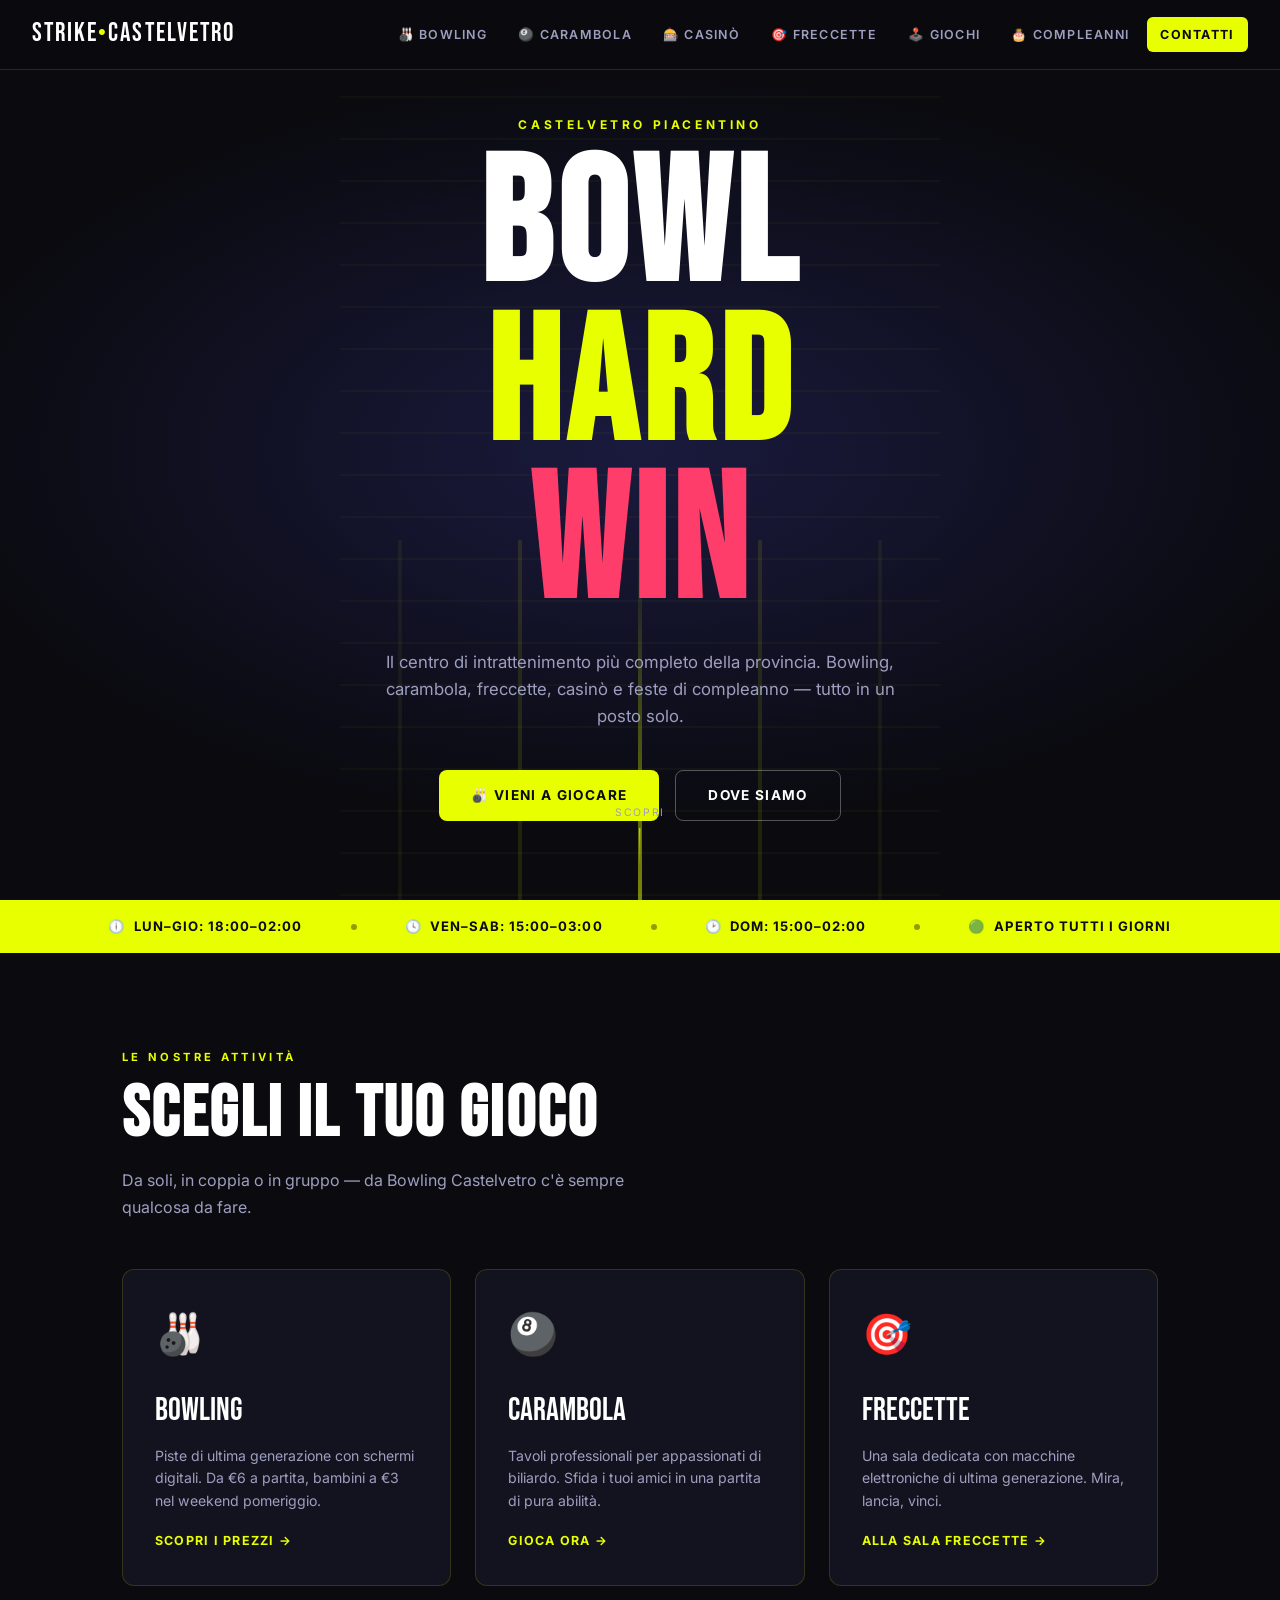
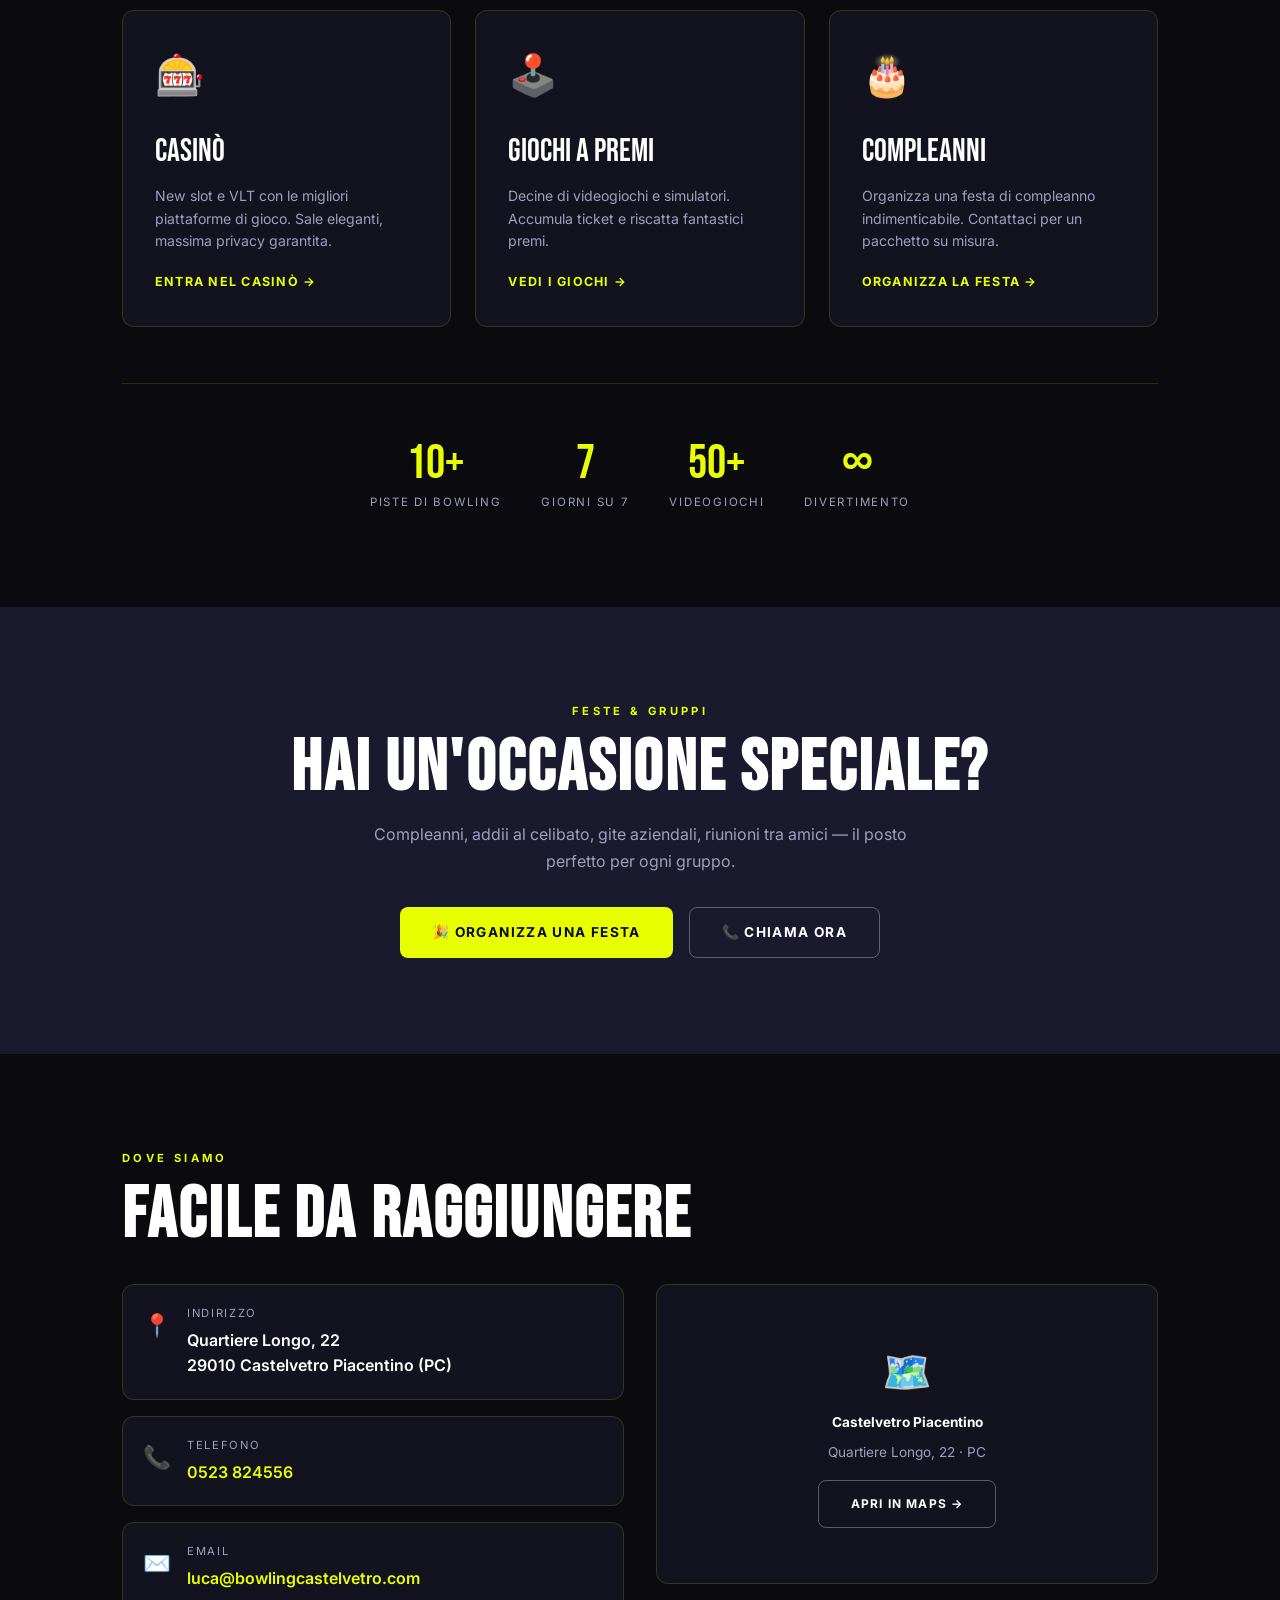
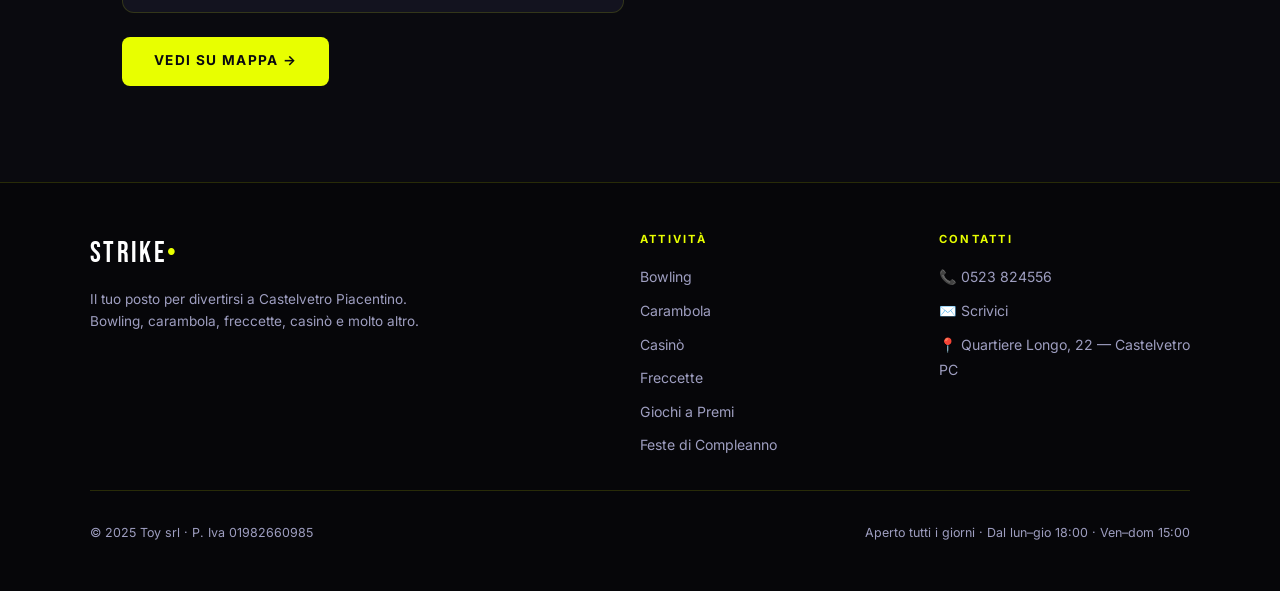
==== index.html @ 3b6c6ef2 "Upload dei file statici del sito Caricati i file direttamente da Claude/Perplexity" ====
<!DOCTYPE html>
<html lang="it">
<head>
  <meta charset="UTF-8" />
  <meta name="viewport" content="width=device-width, initial-scale=1.0" />
  <meta name="description" content="Bowling Castelvetro Piacentino — bowling, carambola, freccette, casinò, feste di compleanno. Il divertimento è qui." />
  <title>Strike Castelvetro — Bowling & Entertainment</title>
  
<style>
/* =============================================
   BOWLING CASTELVETRO — Main Stylesheet
   Palette:
   - #0A0A0F  near-black bg
   - #1A1A2E  section bg
   - #E8FF00  neon yellow (signature accent)
   - #FF3D6B  hot pink (secondary accent)
   - #FFFFFF  white text
   - #9E9EC0  muted text
   Font: Bebas Neue (display) + Inter (body)
============================================= */

@import url('https://fonts.googleapis.com/css2?family=Bebas+Neue&family=Inter:wght@300;400;600;700&family=Black+Han+Sans&display=swap');

:root {
  --bg: #0A0A0F;
  --bg-card: #13131F;
  --bg-section: #1A1A2E;
  --accent: #E8FF00;
  --pink: #FF3D6B;
  --white: #FFFFFF;
  --muted: #9E9EC0;
  --border: rgba(232, 255, 0, 0.15);
  --radius: 12px;
  --font-display: 'Bebas Neue', sans-serif;
  --font-body: 'Inter', sans-serif;
}

*, *::before, *::after {
  box-sizing: border-box;
  margin: 0;
  padding: 0;
}

html {
  scroll-behavior: smooth;
}

body {
  background-color: var(--bg);
  color: var(--white);
  font-family: var(--font-body);
  font-size: 16px;
  line-height: 1.6;
  overflow-x: hidden;
}

/* ── SCROLLBAR ─────────────────────────── */
::-webkit-scrollbar { width: 6px; }
::-webkit-scrollbar-track { background: var(--bg); }
::-webkit-scrollbar-thumb { background: var(--accent); border-radius: 3px; }

/* ── TYPOGRAPHY ─────────────────────────── */
h1, h2, h3, h4 {
  font-family: var(--font-display);
  letter-spacing: 0.03em;
  line-height: 1;
}

a {
  color: var(--accent);
  text-decoration: none;
  transition: color 0.2s;
}
a:hover { color: var(--white); }

/* ── NAVBAR ─────────────────────────────── */
.navbar {
  position: fixed;
  top: 0;
  left: 0;
  right: 0;
  z-index: 1000;
  display: flex;
  align-items: center;
  justify-content: space-between;
  padding: 0 2rem;
  height: 70px;
  background: rgba(10, 10, 15, 0.92);
  backdrop-filter: blur(12px);
  border-bottom: 1px solid var(--border);
  transition: background 0.3s;
}

.nav-logo {
  font-family: var(--font-display);
  font-size: 1.6rem;
  color: var(--white);
  letter-spacing: 0.08em;
}
.nav-logo span { color: var(--accent); }

.nav-links {
  display: flex;
  list-style: none;
  gap: 0.25rem;
}

.nav-links a {
  display: block;
  padding: 0.45rem 0.85rem;
  font-size: 0.78rem;
  font-weight: 600;
  letter-spacing: 0.1em;
  text-transform: uppercase;
  color: var(--muted);
  border-radius: 6px;
  transition: all 0.2s;
}
.nav-links a:hover,
.nav-links a.active {
  color: var(--accent);
  background: rgba(232, 255, 0, 0.08);
}

.nav-cta {
  background: var(--accent) !important;
  color: var(--bg) !important;
  font-weight: 700 !important;
  border-radius: 6px;
}
.nav-cta:hover {
  background: var(--white) !important;
  color: var(--bg) !important;
}

/* Hamburger */
.nav-burger {
  display: none;
  flex-direction: column;
  gap: 5px;
  cursor: pointer;
  padding: 4px;
}
.nav-burger span {
  width: 24px;
  height: 2px;
  background: var(--white);
  border-radius: 2px;
  transition: all 0.3s;
}

/* ── HERO ────────────────────────────────── */
.hero {
  min-height: 100vh;
  display: flex;
  flex-direction: column;
  align-items: center;
  justify-content: center;
  text-align: center;
  position: relative;
  overflow: hidden;
  padding: 100px 2rem 4rem;
  background: radial-gradient(ellipse 80% 60% at 50% 50%, #1a1a3e 0%, var(--bg) 70%);
}

.hero-lane {
  position: absolute;
  inset: 0;
  overflow: hidden;
  pointer-events: none;
}

/* Animated lane lines */
.hero-lane::before {
  content: '';
  position: absolute;
  bottom: -60%;
  left: 50%;
  transform: translateX(-50%);
  width: 600px;
  height: 200%;
  background: repeating-linear-gradient(
    to top,
    transparent 0px,
    transparent 40px,
    rgba(232, 255, 0, 0.03) 40px,
    rgba(232, 255, 0, 0.03) 42px
  );
  animation: laneScroll 8s linear infinite;
}

@keyframes laneScroll {
  from { transform: translateX(-50%) translateY(0); }
  to   { transform: translateX(-50%) translateY(80px); }
}

/* Perspective lane streaks */
.hero-lane::after {
  content: '';
  position: absolute;
  bottom: 0;
  left: 50%;
  transform: translateX(-50%);
  width: 4px;
  height: 40%;
  background: linear-gradient(to bottom, transparent, rgba(232,255,0,0.5));
  box-shadow:
    -120px 0 0 rgba(232,255,0,0.1),
    120px 0 0 rgba(232,255,0,0.1),
    -240px 0 0 rgba(232,255,0,0.05),
    240px 0 0 rgba(232,255,0,0.05);
}

.hero-eyebrow {
  font-size: 0.75rem;
  font-weight: 700;
  letter-spacing: 0.3em;
  text-transform: uppercase;
  color: var(--accent);
  margin-bottom: 1rem;
  opacity: 0;
  animation: fadeUp 0.6s 0.2s forwards;
}

.hero-title {
  font-family: var(--font-display);
  font-size: clamp(4rem, 14vw, 11rem);
  line-height: 0.9;
  margin-bottom: 1.5rem;
  opacity: 0;
  animation: fadeUp 0.7s 0.4s forwards;
}
.hero-title .accent { color: var(--accent); }
.hero-title .pink { color: var(--pink); }

.hero-sub {
  font-size: 1.05rem;
  color: var(--muted);
  max-width: 520px;
  margin: 0 auto 2.5rem;
  opacity: 0;
  animation: fadeUp 0.7s 0.6s forwards;
}

.hero-actions {
  display: flex;
  gap: 1rem;
  justify-content: center;
  flex-wrap: wrap;
  opacity: 0;
  animation: fadeUp 0.7s 0.8s forwards;
}

.hero-scroll {
  position: absolute;
  bottom: 2rem;
  left: 50%;
  transform: translateX(-50%);
  display: flex;
  flex-direction: column;
  align-items: center;
  gap: 0.4rem;
  opacity: 0;
  animation: fadeIn 1s 1.2s forwards;
}
.hero-scroll span {
  font-size: 0.65rem;
  letter-spacing: 0.15em;
  text-transform: uppercase;
  color: var(--muted);
}
.hero-scroll-line {
  width: 1px;
  height: 40px;
  background: linear-gradient(to bottom, var(--accent), transparent);
  animation: scrollBounce 2s ease-in-out infinite;
}
@keyframes scrollBounce {
  0%, 100% { transform: scaleY(1); opacity: 1; }
  50% { transform: scaleY(0.7); opacity: 0.5; }
}

/* ── BUTTONS ─────────────────────────────── */
.btn {
  display: inline-flex;
  align-items: center;
  gap: 0.5rem;
  padding: 0.85rem 2rem;
  font-family: var(--font-body);
  font-size: 0.85rem;
  font-weight: 700;
  letter-spacing: 0.1em;
  text-transform: uppercase;
  border: none;
  border-radius: 8px;
  cursor: pointer;
  transition: all 0.2s;
  text-decoration: none;
}

.btn-primary {
  background: var(--accent);
  color: var(--bg);
}
.btn-primary:hover {
  background: var(--white);
  color: var(--bg);
  transform: translateY(-2px);
  box-shadow: 0 8px 30px rgba(232,255,0,0.3);
}

.btn-outline {
  background: transparent;
  color: var(--white);
  border: 1.5px solid rgba(255,255,255,0.3);
}
.btn-outline:hover {
  border-color: var(--accent);
  color: var(--accent);
  transform: translateY(-2px);
}

/* ── SECTION STRUCTURE ────────────────────── */
.section {
  padding: 6rem 2rem;
  max-width: 1100px;
  margin: 0 auto;
}

.section-full {
  padding: 6rem 2rem;
  background: var(--bg-section);
}
.section-full .section-inner {
  max-width: 1100px;
  margin: 0 auto;
}

.section-label {
  font-size: 0.7rem;
  font-weight: 700;
  letter-spacing: 0.3em;
  text-transform: uppercase;
  color: var(--accent);
  margin-bottom: 0.75rem;
}

.section-title {
  font-size: clamp(2.5rem, 6vw, 4.5rem);
  margin-bottom: 1rem;
}

.section-desc {
  color: var(--muted);
  font-size: 1rem;
  max-width: 560px;
  margin-bottom: 3rem;
  line-height: 1.7;
}

/* ── ORARI BANNER ────────────────────────── */
.orari-band {
  background: var(--accent);
  padding: 1rem 2rem;
  display: flex;
  align-items: center;
  justify-content: center;
  gap: 3rem;
  flex-wrap: wrap;
  overflow: hidden;
}
.orari-band-item {
  display: flex;
  align-items: center;
  gap: 0.5rem;
  font-size: 0.82rem;
  font-weight: 700;
  letter-spacing: 0.08em;
  text-transform: uppercase;
  color: var(--bg);
}
.orari-band-dot {
  width: 6px;
  height: 6px;
  border-radius: 50%;
  background: var(--bg);
  opacity: 0.4;
}

/* ── ATTIVITÀ GRID ─────────────────────── */
.activities-grid {
  display: grid;
  grid-template-columns: repeat(auto-fill, minmax(280px, 1fr));
  gap: 1.5rem;
}

.activity-card {
  position: relative;
  background: var(--bg-card);
  border: 1px solid var(--border);
  border-radius: var(--radius);
  padding: 2rem;
  overflow: hidden;
  transition: all 0.3s;
  text-decoration: none;
  display: block;
  color: var(--white);
}
.activity-card::before {
  content: '';
  position: absolute;
  top: 0;
  left: 0;
  right: 0;
  height: 2px;
  background: var(--accent);
  transform: scaleX(0);
  transform-origin: left;
  transition: transform 0.4s;
}
.activity-card:hover {
  border-color: rgba(232,255,0,0.35);
  transform: translateY(-4px);
  box-shadow: 0 20px 50px rgba(0,0,0,0.5);
}
.activity-card:hover::before {
  transform: scaleX(1);
}

.activity-icon {
  font-size: 2.5rem;
  margin-bottom: 1.2rem;
  display: block;
}
.activity-name {
  font-family: var(--font-display);
  font-size: 2rem;
  margin-bottom: 0.5rem;
}
.activity-desc {
  font-size: 0.88rem;
  color: var(--muted);
  line-height: 1.6;
}
.activity-arrow {
  display: inline-flex;
  align-items: center;
  gap: 0.4rem;
  margin-top: 1.2rem;
  font-size: 0.78rem;
  font-weight: 700;
  letter-spacing: 0.1em;
  text-transform: uppercase;
  color: var(--accent);
}

/* ── IMAGE PLACEHOLDER ────────────────────── */
.img-placeholder {
  width: 100%;
  border-radius: var(--radius);
  overflow: hidden;
  position: relative;
  display: flex;
  align-items: center;
  justify-content: center;
  flex-direction: column;
  gap: 0.75rem;
  aspect-ratio: 16 / 9;
  border: 1px dashed rgba(232,255,0,0.25);
}
.img-placeholder-sm { aspect-ratio: 4 / 3; }
.img-placeholder-sq { aspect-ratio: 1 / 1; }

.img-placeholder-bowling   { background: linear-gradient(135deg, #1a1a3e 0%, #0d1a0d 100%); }
.img-placeholder-casino    { background: linear-gradient(135deg, #1a0d0d 0%, #2a0a1a 100%); }
.img-placeholder-freccette { background: linear-gradient(135deg, #0a1a1a 0%, #0d0d2a 100%); }
.img-placeholder-compleanno{ background: linear-gradient(135deg, #1a150a 0%, #0d1a0d 100%); }
.img-placeholder-carambola { background: linear-gradient(135deg, #0a1a15 0%, #1a2a0a 100%); }
.img-placeholder-giochi    { background: linear-gradient(135deg, #1a0a1a 0%, #0a0a2a 100%); }
.img-placeholder-generic   { background: linear-gradient(135deg, #13131f 0%, #1a1a2e 100%); }

.img-placeholder-icon {
  font-size: 2.5rem;
  opacity: 0.5;
}
.img-placeholder-caption {
  font-size: 0.75rem;
  font-weight: 600;
  letter-spacing: 0.15em;
  text-transform: uppercase;
  color: var(--muted);
  opacity: 0.7;
}

/* ── ORARI TABLE ─────────────────────────── */
.orari-table {
  width: 100%;
  border-collapse: collapse;
  font-size: 0.95rem;
}
.orari-table td {
  padding: 0.75rem 0;
  border-bottom: 1px solid var(--border);
}
.orari-table td:first-child {
  color: var(--muted);
  width: 55%;
}
.orari-table td:last-child {
  font-weight: 700;
  color: var(--accent);
  text-align: right;
}
.orari-table tr:last-child td { border-bottom: none; }

/* ── PREZZI TABLE ─────────────────────────── */
.prezzi-grid {
  display: grid;
  gap: 1rem;
}
.prezzo-card {
  background: var(--bg-card);
  border: 1px solid var(--border);
  border-radius: var(--radius);
  padding: 1.5rem;
  display: flex;
  justify-content: space-between;
  align-items: center;
  gap: 1rem;
}
.prezzo-card-label {
  font-size: 0.85rem;
  color: var(--muted);
}
.prezzo-card-name {
  font-family: var(--font-display);
  font-size: 1.4rem;
  margin-bottom: 0.2rem;
}
.prezzo-card-value {
  font-family: var(--font-display);
  font-size: 2.2rem;
  color: var(--accent);
  white-space: nowrap;
}
.prezzo-badge {
  display: inline-block;
  padding: 0.25rem 0.6rem;
  background: rgba(255, 61, 107, 0.15);
  border: 1px solid rgba(255,61,107,0.3);
  border-radius: 4px;
  font-size: 0.7rem;
  font-weight: 700;
  letter-spacing: 0.1em;
  color: var(--pink);
  text-transform: uppercase;
  margin-top: 0.3rem;
}

/* ── HERO STAT BAR ──────────────────────── */
.stat-bar {
  display: flex;
  gap: 2.5rem;
  flex-wrap: wrap;
  margin-top: 3.5rem;
  padding-top: 3.5rem;
  border-top: 1px solid var(--border);
  justify-content: center;
}
.stat-item {
  text-align: center;
}
.stat-value {
  font-family: var(--font-display);
  font-size: 3rem;
  color: var(--accent);
  line-height: 1;
}
.stat-label {
  font-size: 0.72rem;
  letter-spacing: 0.15em;
  text-transform: uppercase;
  color: var(--muted);
  margin-top: 0.3rem;
}

/* ── CONTACT SECTION ────────────────────── */
.contact-grid {
  display: grid;
  grid-template-columns: 1fr 1fr;
  gap: 2rem;
  align-items: start;
}
.contact-info-item {
  display: flex;
  align-items: flex-start;
  gap: 1rem;
  padding: 1.25rem;
  background: var(--bg-card);
  border-radius: var(--radius);
  border: 1px solid var(--border);
  margin-bottom: 1rem;
}
.contact-info-icon {
  font-size: 1.4rem;
  margin-top: 0.1rem;
}
.contact-info-label {
  font-size: 0.7rem;
  letter-spacing: 0.15em;
  text-transform: uppercase;
  color: var(--muted);
  margin-bottom: 0.3rem;
}
.contact-info-val {
  font-weight: 600;
  font-size: 1rem;
}
.contact-map-placeholder {
  border-radius: var(--radius);
  overflow: hidden;
  border: 1px solid var(--border);
  height: 300px;
  display: flex;
  align-items: center;
  justify-content: center;
  background: var(--bg-card);
  color: var(--muted);
  font-size: 0.85rem;
  text-align: center;
  gap: 0.5rem;
  flex-direction: column;
}

/* ── PAGE HERO (inner pages) ────────────── */
.page-hero {
  padding: 140px 2rem 5rem;
  text-align: center;
  position: relative;
  overflow: hidden;
  background: radial-gradient(ellipse 60% 80% at 50% 100%, rgba(232,255,0,0.06) 0%, transparent 70%);
}
.page-hero-label {
  font-size: 0.72rem;
  font-weight: 700;
  letter-spacing: 0.35em;
  text-transform: uppercase;
  color: var(--accent);
  margin-bottom: 0.8rem;
}
.page-hero-title {
  font-size: clamp(3rem, 10vw, 7rem);
  margin-bottom: 1rem;
}
.page-hero-sub {
  font-size: 1rem;
  color: var(--muted);
  max-width: 480px;
  margin: 0 auto;
  line-height: 1.7;
}

/* ── BREADCRUMB ─────────────────────────── */
.breadcrumb {
  display: flex;
  align-items: center;
  gap: 0.4rem;
  font-size: 0.75rem;
  color: var(--muted);
  max-width: 1100px;
  margin: 0 auto;
  padding: 1.5rem 2rem 0;
}
.breadcrumb a { color: var(--muted); }
.breadcrumb a:hover { color: var(--accent); }
.breadcrumb-sep { opacity: 0.4; }

/* ── FOOTER ──────────────────────────────── */
.footer {
  background: #060609;
  border-top: 1px solid var(--border);
  padding: 3rem 2rem;
}
.footer-inner {
  max-width: 1100px;
  margin: 0 auto;
  display: grid;
  grid-template-columns: 2fr 1fr 1fr;
  gap: 3rem;
}
.footer-brand {
  font-family: var(--font-display);
  font-size: 1.8rem;
  letter-spacing: 0.08em;
  margin-bottom: 0.8rem;
}
.footer-brand span { color: var(--accent); }
.footer-tagline { font-size: 0.85rem; color: var(--muted); }

.footer-col-title {
  font-size: 0.7rem;
  font-weight: 700;
  letter-spacing: 0.2em;
  text-transform: uppercase;
  color: var(--accent);
  margin-bottom: 1rem;
}
.footer-links {
  list-style: none;
  display: flex;
  flex-direction: column;
  gap: 0.5rem;
}
.footer-links a {
  font-size: 0.88rem;
  color: var(--muted);
  transition: color 0.2s;
}
.footer-links a:hover { color: var(--white); }

.footer-bottom {
  max-width: 1100px;
  margin: 2rem auto 0;
  padding-top: 2rem;
  border-top: 1px solid var(--border);
  display: flex;
  justify-content: space-between;
  align-items: center;
  font-size: 0.78rem;
  color: var(--muted);
  gap: 1rem;
  flex-wrap: wrap;
}

/* ── SCROLL REVEAL ──────────────────────── */
.reveal {
  opacity: 0;
  transform: translateY(24px);
  transition: opacity 0.6s ease, transform 0.6s ease;
}
.reveal.visible {
  opacity: 1;
  transform: none;
}

/* ── ANIMATIONS ─────────────────────────── */
@keyframes fadeUp {
  from { opacity: 0; transform: translateY(20px); }
  to   { opacity: 1; transform: translateY(0); }
}
@keyframes fadeIn {
  from { opacity: 0; }
  to   { opacity: 1; }
}

/* ── GALLERY GRID ─────────────────────────── */
.gallery-grid {
  display: grid;
  grid-template-columns: repeat(3, 1fr);
  gap: 1rem;
}
.gallery-item {
  border-radius: var(--radius);
  overflow: hidden;
  position: relative;
}
.gallery-item:nth-child(4n) {
  grid-column: span 2;
}

/* ── RESPONSIVE ─────────────────────────── */
@media (max-width: 900px) {
  .contact-grid { grid-template-columns: 1fr; }
  .footer-inner { grid-template-columns: 1fr 1fr; }
  .gallery-grid { grid-template-columns: repeat(2, 1fr); }
  .gallery-item:nth-child(4n) { grid-column: span 1; }
}

@media (max-width: 700px) {
  .nav-links { display: none; }
  .nav-burger { display: flex; }
  .nav-links.open {
    display: flex;
    flex-direction: column;
    position: fixed;
    inset: 70px 0 0 0;
    background: var(--bg);
    padding: 2rem;
    gap: 0.5rem;
  }
  .nav-links.open a { font-size: 1.1rem; padding: 0.75rem 1rem; }
  .footer-inner { grid-template-columns: 1fr; gap: 2rem; }
  .stat-bar { gap: 1.5rem; }
  .gallery-grid { grid-template-columns: 1fr; }
  .orari-band { gap: 1rem; }
}

/* ── COMPLEANNO PAGE ─────────────────────── */
.package-grid {
  display: grid;
  grid-template-columns: repeat(auto-fill, minmax(280px, 1fr));
  gap: 1.5rem;
}
.package-card {
  background: var(--bg-card);
  border: 1px solid var(--border);
  border-radius: var(--radius);
  padding: 2rem;
  position: relative;
  overflow: hidden;
}
.package-card.featured {
  border-color: var(--pink);
  background: linear-gradient(135deg, #1a0d18 0%, var(--bg-card) 100%);
}
.package-card.featured::before {
  content: '⭐ CONSIGLIATO';
  position: absolute;
  top: 1rem;
  right: 1rem;
  font-size: 0.65rem;
  font-weight: 700;
  letter-spacing: 0.15em;
  color: var(--pink);
  background: rgba(255,61,107,0.15);
  border: 1px solid rgba(255,61,107,0.3);
  padding: 0.2rem 0.5rem;
  border-radius: 4px;
}
.package-icon { font-size: 2rem; margin-bottom: 1rem; }
.package-name {
  font-family: var(--font-display);
  font-size: 1.8rem;
  margin-bottom: 0.4rem;
}
.package-desc {
  font-size: 0.87rem;
  color: var(--muted);
  line-height: 1.6;
}
.package-includes {
  margin-top: 1.2rem;
  display: flex;
  flex-direction: column;
  gap: 0.4rem;
}
.package-includes li {
  list-style: none;
  font-size: 0.82rem;
  color: var(--muted);
  display: flex;
  gap: 0.5rem;
}
.package-includes li::before {
  content: '✓';
  color: var(--accent);
  font-weight: 700;
  flex-shrink: 0;
}

/* ── CASINO PAGE ───────────────────────── */
.warning-band {
  background: rgba(255,61,107,0.1);
  border: 1px solid rgba(255,61,107,0.25);
  border-radius: var(--radius);
  padding: 1rem 1.5rem;
  display: flex;
  gap: 0.75rem;
  align-items: flex-start;
  font-size: 0.82rem;
  color: var(--muted);
  line-height: 1.6;
  margin-bottom: 2rem;
}
.warning-band strong { color: var(--pink); }

</style>
</head>
<body>

  <nav class="navbar" id="navbar"></nav>

  <!-- HERO -->
  <section class="hero">
    <div class="hero-lane"></div>
    <div class="hero-eyebrow">Castelvetro Piacentino</div>
    <h1 class="hero-title">
      BOWL<br/><span class="accent">HARD</span><br/><span class="pink">WIN</span>
    </h1>
    <p class="hero-sub">Il centro di intrattenimento più completo della provincia. Bowling, carambola, freccette, casinò e feste di compleanno — tutto in un posto solo.</p>
    <div class="hero-actions">
      <a href="bowling.html" class="btn btn-primary">🎳 Vieni a Giocare</a>
      <a href="contatti.html" class="btn btn-outline">Dove Siamo</a>
    </div>
    <div class="hero-scroll">
      <span>Scopri</span>
      <div class="hero-scroll-line"></div>
    </div>
  </section>

  <!-- ORARI BAND -->
  <div class="orari-band">
    <div class="orari-band-item"><span>🕕</span> Lun–Gio: 18:00–02:00</div>
    <div class="orari-band-dot"></div>
    <div class="orari-band-item"><span>🕓</span> Ven–Sab: 15:00–03:00</div>
    <div class="orari-band-dot"></div>
    <div class="orari-band-item"><span>🕑</span> Dom: 15:00–02:00</div>
    <div class="orari-band-dot"></div>
    <div class="orari-band-item"><span>🟢</span> Aperto Tutti i Giorni</div>
  </div>

  <!-- ATTIVITÀ -->
  <div class="section">
    <div class="section-label">Le Nostre Attività</div>
    <h2 class="section-title reveal">Scegli il tuo gioco</h2>
    <p class="section-desc reveal">Da soli, in coppia o in gruppo — da Bowling Castelvetro c'è sempre qualcosa da fare.</p>

    <div class="activities-grid">
      <a href="bowling.html" class="activity-card reveal">
        <span class="activity-icon">🎳</span>
        <div class="activity-name">BOWLING</div>
        <p class="activity-desc">Piste di ultima generazione con schermi digitali. Da €6 a partita, bambini a €3 nel weekend pomeriggio.</p>
        <div class="activity-arrow">Scopri i prezzi →</div>
      </a>
      <a href="carambola.html" class="activity-card reveal">
        <span class="activity-icon">🎱</span>
        <div class="activity-name">CARAMBOLA</div>
        <p class="activity-desc">Tavoli professionali per appassionati di biliardo. Sfida i tuoi amici in una partita di pura abilità.</p>
        <div class="activity-arrow">Gioca ora →</div>
      </a>
      <a href="freccette.html" class="activity-card reveal">
        <span class="activity-icon">🎯</span>
        <div class="activity-name">FRECCETTE</div>
        <p class="activity-desc">Una sala dedicata con macchine elettroniche di ultima generazione. Mira, lancia, vinci.</p>
        <div class="activity-arrow">Alla sala freccette →</div>
      </a>
      <a href="casino.html" class="activity-card reveal">
        <span class="activity-icon">🎰</span>
        <div class="activity-name">CASINÒ</div>
        <p class="activity-desc">New slot e VLT con le migliori piattaforme di gioco. Sale eleganti, massima privacy garantita.</p>
        <div class="activity-arrow">Entra nel casinò →</div>
      </a>
      <a href="giochi.html" class="activity-card reveal">
        <span class="activity-icon">🕹️</span>
        <div class="activity-name">GIOCHI A PREMI</div>
        <p class="activity-desc">Decine di videogiochi e simulatori. Accumula ticket e riscatta fantastici premi.</p>
        <div class="activity-arrow">Vedi i giochi →</div>
      </a>
      <a href="compleanno.html" class="activity-card reveal">
        <span class="activity-icon">🎂</span>
        <div class="activity-name">COMPLEANNI</div>
        <p class="activity-desc">Organizza una festa di compleanno indimenticabile. Contattaci per un pacchetto su misura.</p>
        <div class="activity-arrow">Organizza la festa →</div>
      </a>
    </div>

    <!-- STATS -->
    <div class="stat-bar">
      <div class="stat-item reveal"><div class="stat-value">10+</div><div class="stat-label">Piste di Bowling</div></div>
      <div class="stat-item reveal"><div class="stat-value">7</div><div class="stat-label">Giorni su 7</div></div>
      <div class="stat-item reveal"><div class="stat-value">50+</div><div class="stat-label">Videogiochi</div></div>
      <div class="stat-item reveal"><div class="stat-value">∞</div><div class="stat-label">Divertimento</div></div>
    </div>
  </div>

  <!-- CTA BAND -->
  <div class="section-full">
    <div class="section-inner" style="text-align:center;">
      <div class="section-label reveal">Feste &amp; Gruppi</div>
      <h2 class="section-title reveal">Hai un'occasione speciale?</h2>
      <p class="section-desc reveal" style="margin:0 auto 2rem;">Compleanni, addii al celibato, gite aziendali, riunioni tra amici — il posto perfetto per ogni gruppo.</p>
      <div style="display:flex;gap:1rem;justify-content:center;flex-wrap:wrap;" class="reveal">
        <a href="compleanno.html" class="btn btn-primary">🎉 Organizza una Festa</a>
        <a href="contatti.html" class="btn btn-outline">📞 Chiama Ora</a>
      </div>
    </div>
  </div>

  <!-- DOVE SIAMO -->
  <div class="section">
    <div class="section-label">Dove Siamo</div>
    <h2 class="section-title reveal">Facile da raggiungere</h2>
    <div class="contact-grid" style="margin-top:2rem;">
      <div class="reveal">
        <div class="contact-info-item">
          <div class="contact-info-icon">📍</div>
          <div>
            <div class="contact-info-label">Indirizzo</div>
            <div class="contact-info-val">Quartiere Longo, 22<br/>29010 Castelvetro Piacentino (PC)</div>
          </div>
        </div>
        <div class="contact-info-item">
          <div class="contact-info-icon">📞</div>
          <div>
            <div class="contact-info-label">Telefono</div>
            <div class="contact-info-val"><a href="tel:+390523824556">0523 824556</a></div>
          </div>
        </div>
        <div class="contact-info-item">
          <div class="contact-info-icon">✉️</div>
          <div>
            <div class="contact-info-label">Email</div>
            <div class="contact-info-val"><a href="mailto:luca@bowlingcastelvetro.com">luca@bowlingcastelvetro.com</a></div>
          </div>
        </div>
        <a href="contatti.html" class="btn btn-primary" style="margin-top:0.5rem;">Vedi su Mappa →</a>
      </div>
      <div class="contact-map-placeholder reveal">
        <div style="font-size:2.5rem">🗺️</div>
        <div style="font-weight:700;color:var(--white);">Castelvetro Piacentino</div>
        <div>Quartiere Longo, 22 · PC</div>
        <a href="https://maps.google.it/?q=Bowling+Castelvetro+Quartiere+Longo+Castelvetro+Piacentino" target="_blank" class="btn btn-outline" style="margin-top:0.5rem;font-size:0.75rem;">Apri in Maps →</a>
      </div>
    </div>
  </div>

  <footer class="footer" id="footer"></footer>
  
  
<script>
// ── SHARED NAVBAR HTML ────────────────────
function renderNavbar() {
  const nav = document.getElementById('navbar');
  if (!nav) return;
  nav.innerHTML = `
    <a href="index.html" class="nav-logo">STRIKE<span>•</span>CASTELVETRO</a>
    <ul class="nav-links">
      <li><a href="bowling.html">🎳 Bowling</a></li>
      <li><a href="carambola.html">🎱 Carambola</a></li>
      <li><a href="casino.html">🎰 Casinò</a></li>
      <li><a href="freccette.html">🎯 Freccette</a></li>
      <li><a href="giochi.html">🕹️ Giochi</a></li>
      <li><a href="compleanno.html">🎂 Compleanni</a></li>
      <li><a href="contatti.html" class="nav-cta">Contatti</a></li>
    </ul>
    <div class="nav-burger" id="burger">
      <span></span><span></span><span></span>
    </div>
  `;
}

// ── SHARED FOOTER HTML ────────────────────
function renderFooter() {
  const footer = document.getElementById('footer');
  if (!footer) return;
  footer.innerHTML = `
    <div class="footer-inner">
      <div>
        <div class="footer-brand">STRIKE<span>•</span></div>
        <div class="footer-tagline">Il tuo posto per divertirsi a Castelvetro Piacentino.<br>Bowling, carambola, freccette, casinò e molto altro.</div>
      </div>
      <div>
        <div class="footer-col-title">Attività</div>
        <ul class="footer-links">
          <li><a href="bowling.html">Bowling</a></li>
          <li><a href="carambola.html">Carambola</a></li>
          <li><a href="casino.html">Casinò</a></li>
          <li><a href="freccette.html">Freccette</a></li>
          <li><a href="giochi.html">Giochi a Premi</a></li>
          <li><a href="compleanno.html">Feste di Compleanno</a></li>
        </ul>
      </div>
      <div>
        <div class="footer-col-title">Contatti</div>
        <ul class="footer-links">
          <li><a href="tel:+390523824556">📞 0523 824556</a></li>
          <li><a href="mailto:luca@bowlingcastelvetro.com">✉️ Scrivici</a></li>
          <li><a href="contatti.html">📍 Quartiere Longo, 22 — Castelvetro PC</a></li>
        </ul>
      </div>
    </div>
    <div class="footer-bottom">
      <span>© 2025 Toy srl · P. Iva 01982660985</span>
      <span>Aperto tutti i giorni · Dal lun–gio 18:00 · Ven–dom 15:00</span>
    </div>
  `;
}

document.addEventListener('DOMContentLoaded', () => {
  renderNavbar();
  renderFooter();
});

</script>
<script>
// ── NAVBAR SCROLL ────────────────────────
window.addEventListener('scroll', () => {
  const nav = document.querySelector('.navbar');
  if (nav) {
    nav.style.background = window.scrollY > 40
      ? 'rgba(10,10,15,0.98)'
      : 'rgba(10,10,15,0.92)';
  }
});

// ── ACTIVE LINK ──────────────────────────
document.querySelectorAll('.nav-links a').forEach(link => {
  if (link.href === window.location.href) {
    link.classList.add('active');
  }
});

// ── BURGER MENU ──────────────────────────
const burger = document.querySelector('.nav-burger');
const navLinks = document.querySelector('.nav-links');
if (burger && navLinks) {
  burger.addEventListener('click', () => {
    navLinks.classList.toggle('open');
    burger.classList.toggle('open');
  });
  // Close on link click
  navLinks.querySelectorAll('a').forEach(a => {
    a.addEventListener('click', () => navLinks.classList.remove('open'));
  });
}

// ── SCROLL REVEAL ────────────────────────
const revealObserver = new IntersectionObserver((entries) => {
  entries.forEach((entry, i) => {
    if (entry.isIntersecting) {
      setTimeout(() => {
        entry.target.classList.add('visible');
      }, entry.target.dataset.delay || 0);
      revealObserver.unobserve(entry.target);
    }
  });
}, { threshold: 0.1, rootMargin: '0px 0px -40px 0px' });

document.querySelectorAll('.reveal').forEach((el, i) => {
  if (!el.dataset.delay) {
    el.dataset.delay = (i % 4) * 80;
  }
  revealObserver.observe(el);
});

</script>
</body>
</html>
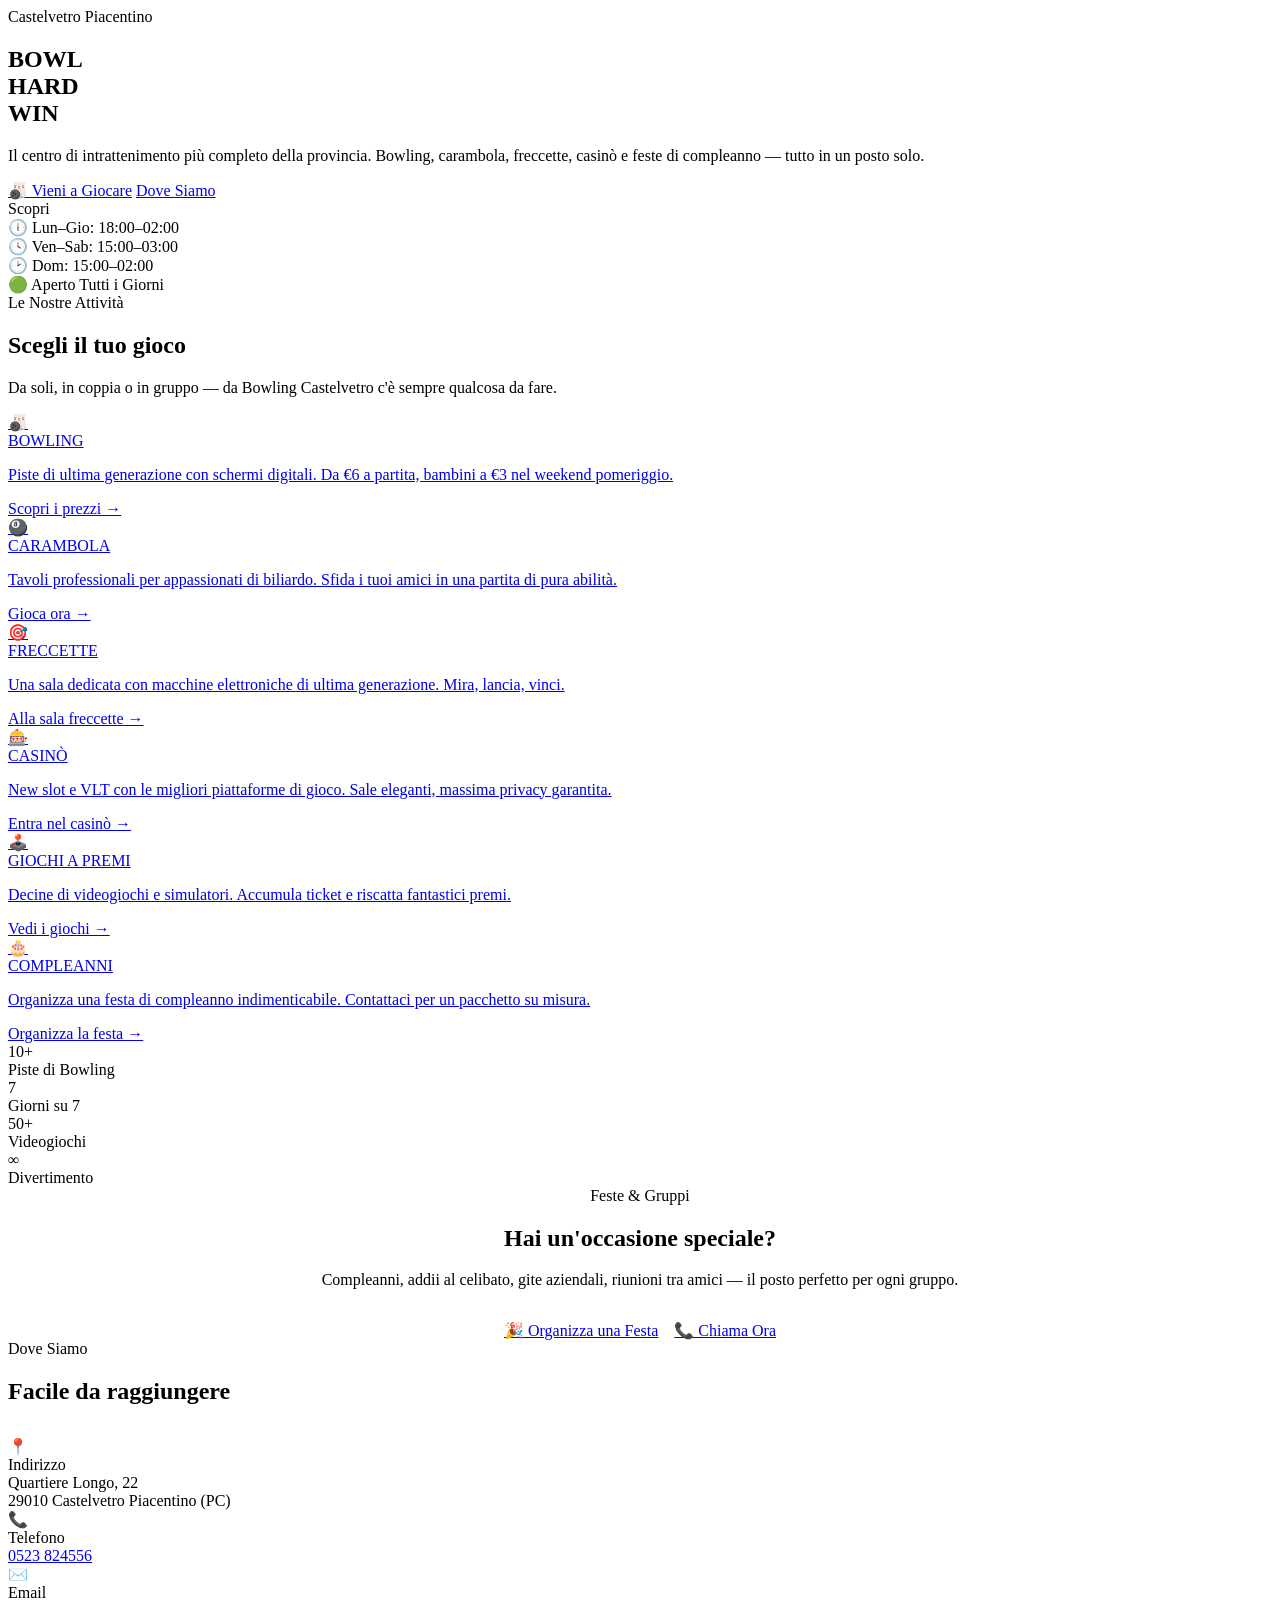
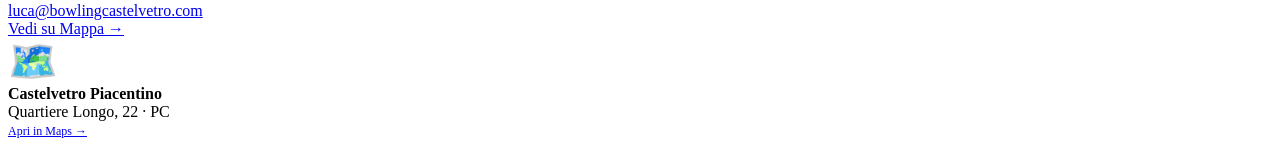
==== commit 1823bfd4: "Upload dei file giusti Caricamento dei file originali da Claude, non andava il Nav nei primi" ====
--- a/index.html
+++ b/index.html
@@ -5,876 +5,7 @@
   <meta name="viewport" content="width=device-width, initial-scale=1.0" />
   <meta name="description" content="Bowling Castelvetro Piacentino — bowling, carambola, freccette, casinò, feste di compleanno. Il divertimento è qui." />
   <title>Strike Castelvetro — Bowling & Entertainment</title>
-  
-<style>
-/* =============================================
-   BOWLING CASTELVETRO — Main Stylesheet
-   Palette:
-   - #0A0A0F  near-black bg
-   - #1A1A2E  section bg
-   - #E8FF00  neon yellow (signature accent)
-   - #FF3D6B  hot pink (secondary accent)
-   - #FFFFFF  white text
-   - #9E9EC0  muted text
-   Font: Bebas Neue (display) + Inter (body)
-============================================= */
-
-@import url('https://fonts.googleapis.com/css2?family=Bebas+Neue&family=Inter:wght@300;400;600;700&family=Black+Han+Sans&display=swap');
-
-:root {
-  --bg: #0A0A0F;
-  --bg-card: #13131F;
-  --bg-section: #1A1A2E;
-  --accent: #E8FF00;
-  --pink: #FF3D6B;
-  --white: #FFFFFF;
-  --muted: #9E9EC0;
-  --border: rgba(232, 255, 0, 0.15);
-  --radius: 12px;
-  --font-display: 'Bebas Neue', sans-serif;
-  --font-body: 'Inter', sans-serif;
-}
-
-*, *::before, *::after {
-  box-sizing: border-box;
-  margin: 0;
-  padding: 0;
-}
-
-html {
-  scroll-behavior: smooth;
-}
-
-body {
-  background-color: var(--bg);
-  color: var(--white);
-  font-family: var(--font-body);
-  font-size: 16px;
-  line-height: 1.6;
-  overflow-x: hidden;
-}
-
-/* ── SCROLLBAR ─────────────────────────── */
-::-webkit-scrollbar { width: 6px; }
-::-webkit-scrollbar-track { background: var(--bg); }
-::-webkit-scrollbar-thumb { background: var(--accent); border-radius: 3px; }
-
-/* ── TYPOGRAPHY ─────────────────────────── */
-h1, h2, h3, h4 {
-  font-family: var(--font-display);
-  letter-spacing: 0.03em;
-  line-height: 1;
-}
-
-a {
-  color: var(--accent);
-  text-decoration: none;
-  transition: color 0.2s;
-}
-a:hover { color: var(--white); }
-
-/* ── NAVBAR ─────────────────────────────── */
-.navbar {
-  position: fixed;
-  top: 0;
-  left: 0;
-  right: 0;
-  z-index: 1000;
-  display: flex;
-  align-items: center;
-  justify-content: space-between;
-  padding: 0 2rem;
-  height: 70px;
-  background: rgba(10, 10, 15, 0.92);
-  backdrop-filter: blur(12px);
-  border-bottom: 1px solid var(--border);
-  transition: background 0.3s;
-}
-
-.nav-logo {
-  font-family: var(--font-display);
-  font-size: 1.6rem;
-  color: var(--white);
-  letter-spacing: 0.08em;
-}
-.nav-logo span { color: var(--accent); }
-
-.nav-links {
-  display: flex;
-  list-style: none;
-  gap: 0.25rem;
-}
-
-.nav-links a {
-  display: block;
-  padding: 0.45rem 0.85rem;
-  font-size: 0.78rem;
-  font-weight: 600;
-  letter-spacing: 0.1em;
-  text-transform: uppercase;
-  color: var(--muted);
-  border-radius: 6px;
-  transition: all 0.2s;
-}
-.nav-links a:hover,
-.nav-links a.active {
-  color: var(--accent);
-  background: rgba(232, 255, 0, 0.08);
-}
-
-.nav-cta {
-  background: var(--accent) !important;
-  color: var(--bg) !important;
-  font-weight: 700 !important;
-  border-radius: 6px;
-}
-.nav-cta:hover {
-  background: var(--white) !important;
-  color: var(--bg) !important;
-}
-
-/* Hamburger */
-.nav-burger {
-  display: none;
-  flex-direction: column;
-  gap: 5px;
-  cursor: pointer;
-  padding: 4px;
-}
-.nav-burger span {
-  width: 24px;
-  height: 2px;
-  background: var(--white);
-  border-radius: 2px;
-  transition: all 0.3s;
-}
-
-/* ── HERO ────────────────────────────────── */
-.hero {
-  min-height: 100vh;
-  display: flex;
-  flex-direction: column;
-  align-items: center;
-  justify-content: center;
-  text-align: center;
-  position: relative;
-  overflow: hidden;
-  padding: 100px 2rem 4rem;
-  background: radial-gradient(ellipse 80% 60% at 50% 50%, #1a1a3e 0%, var(--bg) 70%);
-}
-
-.hero-lane {
-  position: absolute;
-  inset: 0;
-  overflow: hidden;
-  pointer-events: none;
-}
-
-/* Animated lane lines */
-.hero-lane::before {
-  content: '';
-  position: absolute;
-  bottom: -60%;
-  left: 50%;
-  transform: translateX(-50%);
-  width: 600px;
-  height: 200%;
-  background: repeating-linear-gradient(
-    to top,
-    transparent 0px,
-    transparent 40px,
-    rgba(232, 255, 0, 0.03) 40px,
-    rgba(232, 255, 0, 0.03) 42px
-  );
-  animation: laneScroll 8s linear infinite;
-}
-
-@keyframes laneScroll {
-  from { transform: translateX(-50%) translateY(0); }
-  to   { transform: translateX(-50%) translateY(80px); }
-}
-
-/* Perspective lane streaks */
-.hero-lane::after {
-  content: '';
-  position: absolute;
-  bottom: 0;
-  left: 50%;
-  transform: translateX(-50%);
-  width: 4px;
-  height: 40%;
-  background: linear-gradient(to bottom, transparent, rgba(232,255,0,0.5));
-  box-shadow:
-    -120px 0 0 rgba(232,255,0,0.1),
-    120px 0 0 rgba(232,255,0,0.1),
-    -240px 0 0 rgba(232,255,0,0.05),
-    240px 0 0 rgba(232,255,0,0.05);
-}
-
-.hero-eyebrow {
-  font-size: 0.75rem;
-  font-weight: 700;
-  letter-spacing: 0.3em;
-  text-transform: uppercase;
-  color: var(--accent);
-  margin-bottom: 1rem;
-  opacity: 0;
-  animation: fadeUp 0.6s 0.2s forwards;
-}
-
-.hero-title {
-  font-family: var(--font-display);
-  font-size: clamp(4rem, 14vw, 11rem);
-  line-height: 0.9;
-  margin-bottom: 1.5rem;
-  opacity: 0;
-  animation: fadeUp 0.7s 0.4s forwards;
-}
-.hero-title .accent { color: var(--accent); }
-.hero-title .pink { color: var(--pink); }
-
-.hero-sub {
-  font-size: 1.05rem;
-  color: var(--muted);
-  max-width: 520px;
-  margin: 0 auto 2.5rem;
-  opacity: 0;
-  animation: fadeUp 0.7s 0.6s forwards;
-}
-
-.hero-actions {
-  display: flex;
-  gap: 1rem;
-  justify-content: center;
-  flex-wrap: wrap;
-  opacity: 0;
-  animation: fadeUp 0.7s 0.8s forwards;
-}
-
-.hero-scroll {
-  position: absolute;
-  bottom: 2rem;
-  left: 50%;
-  transform: translateX(-50%);
-  display: flex;
-  flex-direction: column;
-  align-items: center;
-  gap: 0.4rem;
-  opacity: 0;
-  animation: fadeIn 1s 1.2s forwards;
-}
-.hero-scroll span {
-  font-size: 0.65rem;
-  letter-spacing: 0.15em;
-  text-transform: uppercase;
-  color: var(--muted);
-}
-.hero-scroll-line {
-  width: 1px;
-  height: 40px;
-  background: linear-gradient(to bottom, var(--accent), transparent);
-  animation: scrollBounce 2s ease-in-out infinite;
-}
-@keyframes scrollBounce {
-  0%, 100% { transform: scaleY(1); opacity: 1; }
-  50% { transform: scaleY(0.7); opacity: 0.5; }
-}
-
-/* ── BUTTONS ─────────────────────────────── */
-.btn {
-  display: inline-flex;
-  align-items: center;
-  gap: 0.5rem;
-  padding: 0.85rem 2rem;
-  font-family: var(--font-body);
-  font-size: 0.85rem;
-  font-weight: 700;
-  letter-spacing: 0.1em;
-  text-transform: uppercase;
-  border: none;
-  border-radius: 8px;
-  cursor: pointer;
-  transition: all 0.2s;
-  text-decoration: none;
-}
-
-.btn-primary {
-  background: var(--accent);
-  color: var(--bg);
-}
-.btn-primary:hover {
-  background: var(--white);
-  color: var(--bg);
-  transform: translateY(-2px);
-  box-shadow: 0 8px 30px rgba(232,255,0,0.3);
-}
-
-.btn-outline {
-  background: transparent;
-  color: var(--white);
-  border: 1.5px solid rgba(255,255,255,0.3);
-}
-.btn-outline:hover {
-  border-color: var(--accent);
-  color: var(--accent);
-  transform: translateY(-2px);
-}
-
-/* ── SECTION STRUCTURE ────────────────────── */
-.section {
-  padding: 6rem 2rem;
-  max-width: 1100px;
-  margin: 0 auto;
-}
-
-.section-full {
-  padding: 6rem 2rem;
-  background: var(--bg-section);
-}
-.section-full .section-inner {
-  max-width: 1100px;
-  margin: 0 auto;
-}
-
-.section-label {
-  font-size: 0.7rem;
-  font-weight: 700;
-  letter-spacing: 0.3em;
-  text-transform: uppercase;
-  color: var(--accent);
-  margin-bottom: 0.75rem;
-}
-
-.section-title {
-  font-size: clamp(2.5rem, 6vw, 4.5rem);
-  margin-bottom: 1rem;
-}
-
-.section-desc {
-  color: var(--muted);
-  font-size: 1rem;
-  max-width: 560px;
-  margin-bottom: 3rem;
-  line-height: 1.7;
-}
-
-/* ── ORARI BANNER ────────────────────────── */
-.orari-band {
-  background: var(--accent);
-  padding: 1rem 2rem;
-  display: flex;
-  align-items: center;
-  justify-content: center;
-  gap: 3rem;
-  flex-wrap: wrap;
-  overflow: hidden;
-}
-.orari-band-item {
-  display: flex;
-  align-items: center;
-  gap: 0.5rem;
-  font-size: 0.82rem;
-  font-weight: 700;
-  letter-spacing: 0.08em;
-  text-transform: uppercase;
-  color: var(--bg);
-}
-.orari-band-dot {
-  width: 6px;
-  height: 6px;
-  border-radius: 50%;
-  background: var(--bg);
-  opacity: 0.4;
-}
-
-/* ── ATTIVITÀ GRID ─────────────────────── */
-.activities-grid {
-  display: grid;
-  grid-template-columns: repeat(auto-fill, minmax(280px, 1fr));
-  gap: 1.5rem;
-}
-
-.activity-card {
-  position: relative;
-  background: var(--bg-card);
-  border: 1px solid var(--border);
-  border-radius: var(--radius);
-  padding: 2rem;
-  overflow: hidden;
-  transition: all 0.3s;
-  text-decoration: none;
-  display: block;
-  color: var(--white);
-}
-.activity-card::before {
-  content: '';
-  position: absolute;
-  top: 0;
-  left: 0;
-  right: 0;
-  height: 2px;
-  background: var(--accent);
-  transform: scaleX(0);
-  transform-origin: left;
-  transition: transform 0.4s;
-}
-.activity-card:hover {
-  border-color: rgba(232,255,0,0.35);
-  transform: translateY(-4px);
-  box-shadow: 0 20px 50px rgba(0,0,0,0.5);
-}
-.activity-card:hover::before {
-  transform: scaleX(1);
-}
-
-.activity-icon {
-  font-size: 2.5rem;
-  margin-bottom: 1.2rem;
-  display: block;
-}
-.activity-name {
-  font-family: var(--font-display);
-  font-size: 2rem;
-  margin-bottom: 0.5rem;
-}
-.activity-desc {
-  font-size: 0.88rem;
-  color: var(--muted);
-  line-height: 1.6;
-}
-.activity-arrow {
-  display: inline-flex;
-  align-items: center;
-  gap: 0.4rem;
-  margin-top: 1.2rem;
-  font-size: 0.78rem;
-  font-weight: 700;
-  letter-spacing: 0.1em;
-  text-transform: uppercase;
-  color: var(--accent);
-}
-
-/* ── IMAGE PLACEHOLDER ────────────────────── */
-.img-placeholder {
-  width: 100%;
-  border-radius: var(--radius);
-  overflow: hidden;
-  position: relative;
-  display: flex;
-  align-items: center;
-  justify-content: center;
-  flex-direction: column;
-  gap: 0.75rem;
-  aspect-ratio: 16 / 9;
-  border: 1px dashed rgba(232,255,0,0.25);
-}
-.img-placeholder-sm { aspect-ratio: 4 / 3; }
-.img-placeholder-sq { aspect-ratio: 1 / 1; }
-
-.img-placeholder-bowling   { background: linear-gradient(135deg, #1a1a3e 0%, #0d1a0d 100%); }
-.img-placeholder-casino    { background: linear-gradient(135deg, #1a0d0d 0%, #2a0a1a 100%); }
-.img-placeholder-freccette { background: linear-gradient(135deg, #0a1a1a 0%, #0d0d2a 100%); }
-.img-placeholder-compleanno{ background: linear-gradient(135deg, #1a150a 0%, #0d1a0d 100%); }
-.img-placeholder-carambola { background: linear-gradient(135deg, #0a1a15 0%, #1a2a0a 100%); }
-.img-placeholder-giochi    { background: linear-gradient(135deg, #1a0a1a 0%, #0a0a2a 100%); }
-.img-placeholder-generic   { background: linear-gradient(135deg, #13131f 0%, #1a1a2e 100%); }
-
-.img-placeholder-icon {
-  font-size: 2.5rem;
-  opacity: 0.5;
-}
-.img-placeholder-caption {
-  font-size: 0.75rem;
-  font-weight: 600;
-  letter-spacing: 0.15em;
-  text-transform: uppercase;
-  color: var(--muted);
-  opacity: 0.7;
-}
-
-/* ── ORARI TABLE ─────────────────────────── */
-.orari-table {
-  width: 100%;
-  border-collapse: collapse;
-  font-size: 0.95rem;
-}
-.orari-table td {
-  padding: 0.75rem 0;
-  border-bottom: 1px solid var(--border);
-}
-.orari-table td:first-child {
-  color: var(--muted);
-  width: 55%;
-}
-.orari-table td:last-child {
-  font-weight: 700;
-  color: var(--accent);
-  text-align: right;
-}
-.orari-table tr:last-child td { border-bottom: none; }
-
-/* ── PREZZI TABLE ─────────────────────────── */
-.prezzi-grid {
-  display: grid;
-  gap: 1rem;
-}
-.prezzo-card {
-  background: var(--bg-card);
-  border: 1px solid var(--border);
-  border-radius: var(--radius);
-  padding: 1.5rem;
-  display: flex;
-  justify-content: space-between;
-  align-items: center;
-  gap: 1rem;
-}
-.prezzo-card-label {
-  font-size: 0.85rem;
-  color: var(--muted);
-}
-.prezzo-card-name {
-  font-family: var(--font-display);
-  font-size: 1.4rem;
-  margin-bottom: 0.2rem;
-}
-.prezzo-card-value {
-  font-family: var(--font-display);
-  font-size: 2.2rem;
-  color: var(--accent);
-  white-space: nowrap;
-}
-.prezzo-badge {
-  display: inline-block;
-  padding: 0.25rem 0.6rem;
-  background: rgba(255, 61, 107, 0.15);
-  border: 1px solid rgba(255,61,107,0.3);
-  border-radius: 4px;
-  font-size: 0.7rem;
-  font-weight: 700;
-  letter-spacing: 0.1em;
-  color: var(--pink);
-  text-transform: uppercase;
-  margin-top: 0.3rem;
-}
-
-/* ── HERO STAT BAR ──────────────────────── */
-.stat-bar {
-  display: flex;
-  gap: 2.5rem;
-  flex-wrap: wrap;
-  margin-top: 3.5rem;
-  padding-top: 3.5rem;
-  border-top: 1px solid var(--border);
-  justify-content: center;
-}
-.stat-item {
-  text-align: center;
-}
-.stat-value {
-  font-family: var(--font-display);
-  font-size: 3rem;
-  color: var(--accent);
-  line-height: 1;
-}
-.stat-label {
-  font-size: 0.72rem;
-  letter-spacing: 0.15em;
-  text-transform: uppercase;
-  color: var(--muted);
-  margin-top: 0.3rem;
-}
-
-/* ── CONTACT SECTION ────────────────────── */
-.contact-grid {
-  display: grid;
-  grid-template-columns: 1fr 1fr;
-  gap: 2rem;
-  align-items: start;
-}
-.contact-info-item {
-  display: flex;
-  align-items: flex-start;
-  gap: 1rem;
-  padding: 1.25rem;
-  background: var(--bg-card);
-  border-radius: var(--radius);
-  border: 1px solid var(--border);
-  margin-bottom: 1rem;
-}
-.contact-info-icon {
-  font-size: 1.4rem;
-  margin-top: 0.1rem;
-}
-.contact-info-label {
-  font-size: 0.7rem;
-  letter-spacing: 0.15em;
-  text-transform: uppercase;
-  color: var(--muted);
-  margin-bottom: 0.3rem;
-}
-.contact-info-val {
-  font-weight: 600;
-  font-size: 1rem;
-}
-.contact-map-placeholder {
-  border-radius: var(--radius);
-  overflow: hidden;
-  border: 1px solid var(--border);
-  height: 300px;
-  display: flex;
-  align-items: center;
-  justify-content: center;
-  background: var(--bg-card);
-  color: var(--muted);
-  font-size: 0.85rem;
-  text-align: center;
-  gap: 0.5rem;
-  flex-direction: column;
-}
-
-/* ── PAGE HERO (inner pages) ────────────── */
-.page-hero {
-  padding: 140px 2rem 5rem;
-  text-align: center;
-  position: relative;
-  overflow: hidden;
-  background: radial-gradient(ellipse 60% 80% at 50% 100%, rgba(232,255,0,0.06) 0%, transparent 70%);
-}
-.page-hero-label {
-  font-size: 0.72rem;
-  font-weight: 700;
-  letter-spacing: 0.35em;
-  text-transform: uppercase;
-  color: var(--accent);
-  margin-bottom: 0.8rem;
-}
-.page-hero-title {
-  font-size: clamp(3rem, 10vw, 7rem);
-  margin-bottom: 1rem;
-}
-.page-hero-sub {
-  font-size: 1rem;
-  color: var(--muted);
-  max-width: 480px;
-  margin: 0 auto;
-  line-height: 1.7;
-}
-
-/* ── BREADCRUMB ─────────────────────────── */
-.breadcrumb {
-  display: flex;
-  align-items: center;
-  gap: 0.4rem;
-  font-size: 0.75rem;
-  color: var(--muted);
-  max-width: 1100px;
-  margin: 0 auto;
-  padding: 1.5rem 2rem 0;
-}
-.breadcrumb a { color: var(--muted); }
-.breadcrumb a:hover { color: var(--accent); }
-.breadcrumb-sep { opacity: 0.4; }
-
-/* ── FOOTER ──────────────────────────────── */
-.footer {
-  background: #060609;
-  border-top: 1px solid var(--border);
-  padding: 3rem 2rem;
-}
-.footer-inner {
-  max-width: 1100px;
-  margin: 0 auto;
-  display: grid;
-  grid-template-columns: 2fr 1fr 1fr;
-  gap: 3rem;
-}
-.footer-brand {
-  font-family: var(--font-display);
-  font-size: 1.8rem;
-  letter-spacing: 0.08em;
-  margin-bottom: 0.8rem;
-}
-.footer-brand span { color: var(--accent); }
-.footer-tagline { font-size: 0.85rem; color: var(--muted); }
-
-.footer-col-title {
-  font-size: 0.7rem;
-  font-weight: 700;
-  letter-spacing: 0.2em;
-  text-transform: uppercase;
-  color: var(--accent);
-  margin-bottom: 1rem;
-}
-.footer-links {
-  list-style: none;
-  display: flex;
-  flex-direction: column;
-  gap: 0.5rem;
-}
-.footer-links a {
-  font-size: 0.88rem;
-  color: var(--muted);
-  transition: color 0.2s;
-}
-.footer-links a:hover { color: var(--white); }
-
-.footer-bottom {
-  max-width: 1100px;
-  margin: 2rem auto 0;
-  padding-top: 2rem;
-  border-top: 1px solid var(--border);
-  display: flex;
-  justify-content: space-between;
-  align-items: center;
-  font-size: 0.78rem;
-  color: var(--muted);
-  gap: 1rem;
-  flex-wrap: wrap;
-}
-
-/* ── SCROLL REVEAL ──────────────────────── */
-.reveal {
-  opacity: 0;
-  transform: translateY(24px);
-  transition: opacity 0.6s ease, transform 0.6s ease;
-}
-.reveal.visible {
-  opacity: 1;
-  transform: none;
-}
-
-/* ── ANIMATIONS ─────────────────────────── */
-@keyframes fadeUp {
-  from { opacity: 0; transform: translateY(20px); }
-  to   { opacity: 1; transform: translateY(0); }
-}
-@keyframes fadeIn {
-  from { opacity: 0; }
-  to   { opacity: 1; }
-}
-
-/* ── GALLERY GRID ─────────────────────────── */
-.gallery-grid {
-  display: grid;
-  grid-template-columns: repeat(3, 1fr);
-  gap: 1rem;
-}
-.gallery-item {
-  border-radius: var(--radius);
-  overflow: hidden;
-  position: relative;
-}
-.gallery-item:nth-child(4n) {
-  grid-column: span 2;
-}
-
-/* ── RESPONSIVE ─────────────────────────── */
-@media (max-width: 900px) {
-  .contact-grid { grid-template-columns: 1fr; }
-  .footer-inner { grid-template-columns: 1fr 1fr; }
-  .gallery-grid { grid-template-columns: repeat(2, 1fr); }
-  .gallery-item:nth-child(4n) { grid-column: span 1; }
-}
-
-@media (max-width: 700px) {
-  .nav-links { display: none; }
-  .nav-burger { display: flex; }
-  .nav-links.open {
-    display: flex;
-    flex-direction: column;
-    position: fixed;
-    inset: 70px 0 0 0;
-    background: var(--bg);
-    padding: 2rem;
-    gap: 0.5rem;
-  }
-  .nav-links.open a { font-size: 1.1rem; padding: 0.75rem 1rem; }
-  .footer-inner { grid-template-columns: 1fr; gap: 2rem; }
-  .stat-bar { gap: 1.5rem; }
-  .gallery-grid { grid-template-columns: 1fr; }
-  .orari-band { gap: 1rem; }
-}
-
-/* ── COMPLEANNO PAGE ─────────────────────── */
-.package-grid {
-  display: grid;
-  grid-template-columns: repeat(auto-fill, minmax(280px, 1fr));
-  gap: 1.5rem;
-}
-.package-card {
-  background: var(--bg-card);
-  border: 1px solid var(--border);
-  border-radius: var(--radius);
-  padding: 2rem;
-  position: relative;
-  overflow: hidden;
-}
-.package-card.featured {
-  border-color: var(--pink);
-  background: linear-gradient(135deg, #1a0d18 0%, var(--bg-card) 100%);
-}
-.package-card.featured::before {
-  content: '⭐ CONSIGLIATO';
-  position: absolute;
-  top: 1rem;
-  right: 1rem;
-  font-size: 0.65rem;
-  font-weight: 700;
-  letter-spacing: 0.15em;
-  color: var(--pink);
-  background: rgba(255,61,107,0.15);
-  border: 1px solid rgba(255,61,107,0.3);
-  padding: 0.2rem 0.5rem;
-  border-radius: 4px;
-}
-.package-icon { font-size: 2rem; margin-bottom: 1rem; }
-.package-name {
-  font-family: var(--font-display);
-  font-size: 1.8rem;
-  margin-bottom: 0.4rem;
-}
-.package-desc {
-  font-size: 0.87rem;
-  color: var(--muted);
-  line-height: 1.6;
-}
-.package-includes {
-  margin-top: 1.2rem;
-  display: flex;
-  flex-direction: column;
-  gap: 0.4rem;
-}
-.package-includes li {
-  list-style: none;
-  font-size: 0.82rem;
-  color: var(--muted);
-  display: flex;
-  gap: 0.5rem;
-}
-.package-includes li::before {
-  content: '✓';
-  color: var(--accent);
-  font-weight: 700;
-  flex-shrink: 0;
-}
-
-/* ── CASINO PAGE ───────────────────────── */
-.warning-band {
-  background: rgba(255,61,107,0.1);
-  border: 1px solid rgba(255,61,107,0.25);
-  border-radius: var(--radius);
-  padding: 1rem 1.5rem;
-  display: flex;
-  gap: 0.75rem;
-  align-items: flex-start;
-  font-size: 0.82rem;
-  color: var(--muted);
-  line-height: 1.6;
-  margin-bottom: 2rem;
-}
-.warning-band strong { color: var(--pink); }
-
-</style>
+  <link rel="stylesheet" href="css/style.css" />
 </head>
 <body>
 
@@ -1015,124 +146,7 @@
   </div>
 
   <footer class="footer" id="footer"></footer>
-  
-  
-<script>
-// ── SHARED NAVBAR HTML ────────────────────
-function renderNavbar() {
-  const nav = document.getElementById('navbar');
-  if (!nav) return;
-  nav.innerHTML = `
-    <a href="index.html" class="nav-logo">STRIKE<span>•</span>CASTELVETRO</a>
-    <ul class="nav-links">
-      <li><a href="bowling.html">🎳 Bowling</a></li>
-      <li><a href="carambola.html">🎱 Carambola</a></li>
-      <li><a href="casino.html">🎰 Casinò</a></li>
-      <li><a href="freccette.html">🎯 Freccette</a></li>
-      <li><a href="giochi.html">🕹️ Giochi</a></li>
-      <li><a href="compleanno.html">🎂 Compleanni</a></li>
-      <li><a href="contatti.html" class="nav-cta">Contatti</a></li>
-    </ul>
-    <div class="nav-burger" id="burger">
-      <span></span><span></span><span></span>
-    </div>
-  `;
-}
-
-// ── SHARED FOOTER HTML ────────────────────
-function renderFooter() {
-  const footer = document.getElementById('footer');
-  if (!footer) return;
-  footer.innerHTML = `
-    <div class="footer-inner">
-      <div>
-        <div class="footer-brand">STRIKE<span>•</span></div>
-        <div class="footer-tagline">Il tuo posto per divertirsi a Castelvetro Piacentino.<br>Bowling, carambola, freccette, casinò e molto altro.</div>
-      </div>
-      <div>
-        <div class="footer-col-title">Attività</div>
-        <ul class="footer-links">
-          <li><a href="bowling.html">Bowling</a></li>
-          <li><a href="carambola.html">Carambola</a></li>
-          <li><a href="casino.html">Casinò</a></li>
-          <li><a href="freccette.html">Freccette</a></li>
-          <li><a href="giochi.html">Giochi a Premi</a></li>
-          <li><a href="compleanno.html">Feste di Compleanno</a></li>
-        </ul>
-      </div>
-      <div>
-        <div class="footer-col-title">Contatti</div>
-        <ul class="footer-links">
-          <li><a href="tel:+390523824556">📞 0523 824556</a></li>
-          <li><a href="mailto:luca@bowlingcastelvetro.com">✉️ Scrivici</a></li>
-          <li><a href="contatti.html">📍 Quartiere Longo, 22 — Castelvetro PC</a></li>
-        </ul>
-      </div>
-    </div>
-    <div class="footer-bottom">
-      <span>© 2025 Toy srl · P. Iva 01982660985</span>
-      <span>Aperto tutti i giorni · Dal lun–gio 18:00 · Ven–dom 15:00</span>
-    </div>
-  `;
-}
-
-document.addEventListener('DOMContentLoaded', () => {
-  renderNavbar();
-  renderFooter();
-});
-
-</script>
-<script>
-// ── NAVBAR SCROLL ────────────────────────
-window.addEventListener('scroll', () => {
-  const nav = document.querySelector('.navbar');
-  if (nav) {
-    nav.style.background = window.scrollY > 40
-      ? 'rgba(10,10,15,0.98)'
-      : 'rgba(10,10,15,0.92)';
-  }
-});
-
-// ── ACTIVE LINK ──────────────────────────
-document.querySelectorAll('.nav-links a').forEach(link => {
-  if (link.href === window.location.href) {
-    link.classList.add('active');
-  }
-});
-
-// ── BURGER MENU ──────────────────────────
-const burger = document.querySelector('.nav-burger');
-const navLinks = document.querySelector('.nav-links');
-if (burger && navLinks) {
-  burger.addEventListener('click', () => {
-    navLinks.classList.toggle('open');
-    burger.classList.toggle('open');
-  });
-  // Close on link click
-  navLinks.querySelectorAll('a').forEach(a => {
-    a.addEventListener('click', () => navLinks.classList.remove('open'));
-  });
-}
-
-// ── SCROLL REVEAL ────────────────────────
-const revealObserver = new IntersectionObserver((entries) => {
-  entries.forEach((entry, i) => {
-    if (entry.isIntersecting) {
-      setTimeout(() => {
-        entry.target.classList.add('visible');
-      }, entry.target.dataset.delay || 0);
-      revealObserver.unobserve(entry.target);
-    }
-  });
-}, { threshold: 0.1, rootMargin: '0px 0px -40px 0px' });
-
-document.querySelectorAll('.reveal').forEach((el, i) => {
-  if (!el.dataset.delay) {
-    el.dataset.delay = (i % 4) * 80;
-  }
-  revealObserver.observe(el);
-});
-
-</script>
+  <script src="js/components.js"></script>
+  <script src="js/main.js"></script>
 </body>
 </html>
